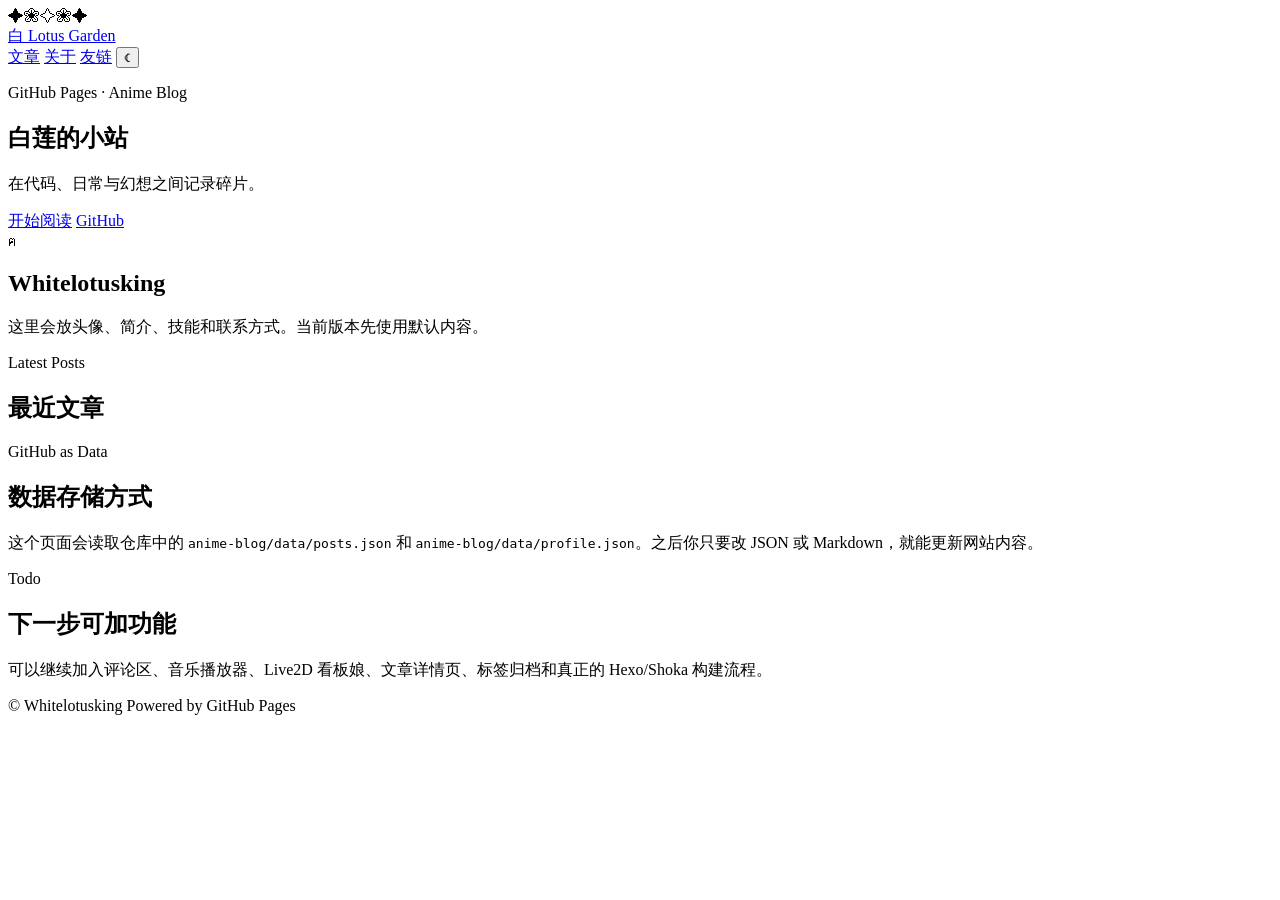
==== anime-blog/index.html @ 54a30865 "Add anime blog homepage" ====
<!doctype html>
<html lang="zh-CN">
<head>
  <meta charset="UTF-8" />
  <meta name="viewport" content="width=device-width, initial-scale=1.0" />
  <title>白莲的小站</title>
  <meta name="description" content="一个 Shoka 风格的二次元个人博客，数据由 GitHub 仓库中的 JSON 文件驱动。" />
  <link rel="stylesheet" href="./assets/styles.css" />
</head>
<body>
  <div class="bg-orb orb-a"></div>
  <div class="bg-orb orb-b"></div>
  <div class="sakura-layer" aria-hidden="true">
    <span>✦</span><span>❀</span><span>✧</span><span>❀</span><span>✦</span>
  </div>

  <header class="site-header">
    <a class="brand" href="#top" aria-label="返回首页">
      <span class="brand-mark">白</span>
      <span>Lotus Garden</span>
    </a>
    <nav class="nav">
      <a href="#posts">文章</a>
      <a href="#about">关于</a>
      <a href="#links">友链</a>
      <button id="theme-toggle" type="button" aria-label="切换主题">☾</button>
    </nav>
  </header>

  <main id="top">
    <section class="hero">
      <div class="hero-card glass">
        <p class="eyebrow">GitHub Pages · Anime Blog</p>
        <h1 id="site-title">白莲的小站</h1>
        <p id="site-subtitle" class="subtitle">在代码、日常与幻想之间记录碎片。</p>
        <div class="hero-actions">
          <a class="btn primary" href="#posts">开始阅读</a>
          <a class="btn ghost" href="https://github.com/Whitelotusking" target="_blank" rel="noopener noreferrer">GitHub</a>
        </div>
      </div>

      <aside class="profile-card glass" id="about">
        <div class="avatar" aria-hidden="true">ฅ</div>
        <h2 id="author-name">Whitelotusking</h2>
        <p id="author-bio">这里会放头像、简介、技能和联系方式。当前版本先使用默认内容。</p>
        <div class="chips" id="profile-tags"></div>
      </aside>
    </section>

    <section class="section" id="posts">
      <div class="section-head">
        <p class="eyebrow">Latest Posts</p>
        <h2>最近文章</h2>
      </div>
      <div class="post-grid" id="post-list"></div>
    </section>

    <section class="section split" id="links">
      <div class="glass info-panel">
        <p class="eyebrow">GitHub as Data</p>
        <h2>数据存储方式</h2>
        <p>这个页面会读取仓库中的 <code>anime-blog/data/posts.json</code> 和 <code>anime-blog/data/profile.json</code>。之后你只要改 JSON 或 Markdown，就能更新网站内容。</p>
      </div>
      <div class="glass info-panel">
        <p class="eyebrow">Todo</p>
        <h2>下一步可加功能</h2>
        <p>可以继续加入评论区、音乐播放器、Live2D 看板娘、文章详情页、标签归档和真正的 Hexo/Shoka 构建流程。</p>
      </div>
    </section>
  </main>

  <footer class="footer">
    <span>© <span id="year"></span> Whitelotusking</span>
    <span>Powered by GitHub Pages</span>
  </footer>

  <script src="./assets/app.js"></script>
</body>
</html>
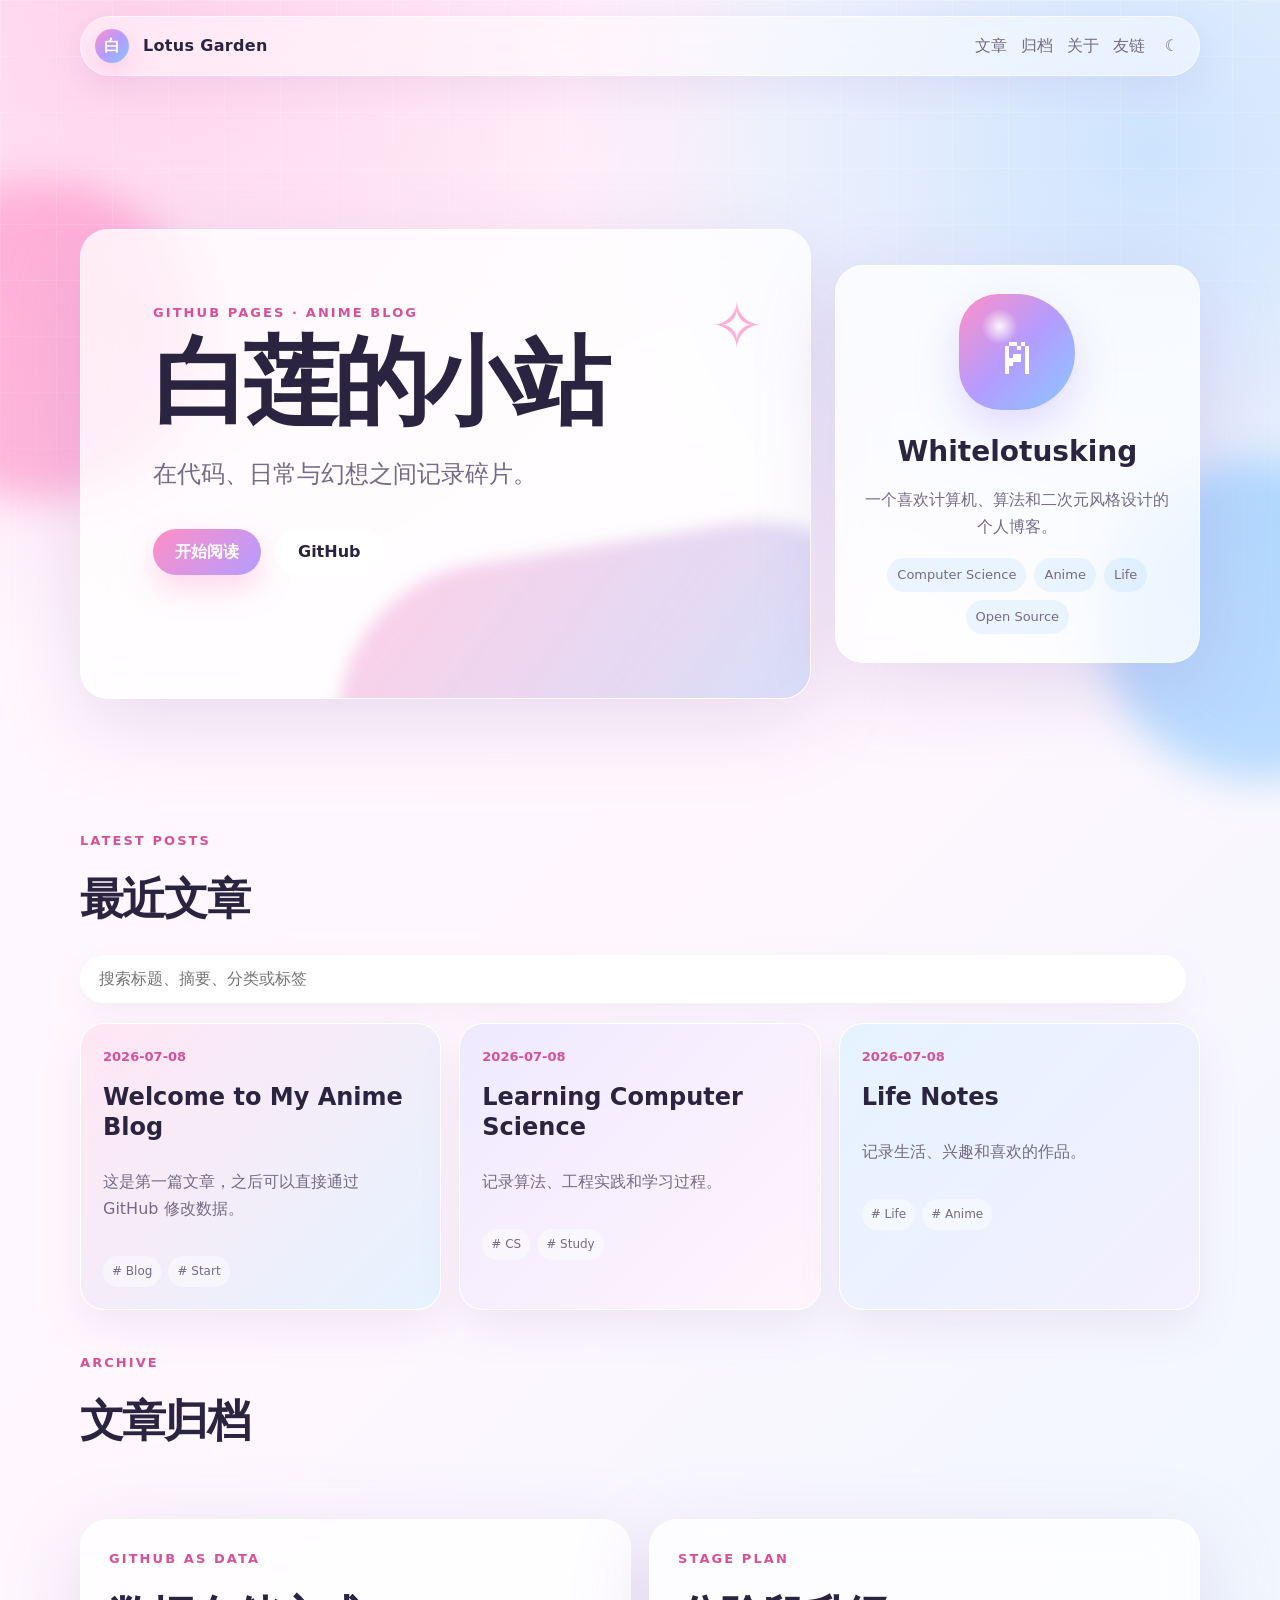
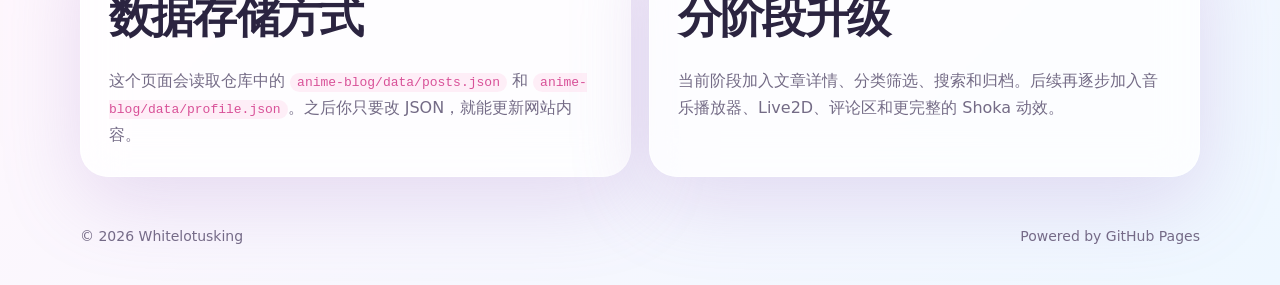
==== commit d45e614b: "Add search archive and category sections" ====
--- a/anime-blog/index.html
+++ b/anime-blog/index.html
@@ -6,6 +6,7 @@
   <title>白莲的小站</title>
   <meta name="description" content="一个 Shoka 风格的二次元个人博客，数据由 GitHub 仓库中的 JSON 文件驱动。" />
   <link rel="stylesheet" href="./assets/styles.css" />
+  <link rel="stylesheet" href="./assets/blog-core.css" />
 </head>
 <body>
   <div class="bg-orb orb-a"></div>
@@ -21,6 +22,7 @@
     </a>
     <nav class="nav">
       <a href="#posts">文章</a>
+      <a href="#archive">归档</a>
       <a href="#about">关于</a>
       <a href="#links">友链</a>
       <button id="theme-toggle" type="button" aria-label="切换主题">☾</button>
@@ -52,19 +54,31 @@
         <p class="eyebrow">Latest Posts</p>
         <h2>最近文章</h2>
       </div>
+      <div class="toolbar" aria-label="文章筛选工具">
+        <input id="search-input" class="search-box" type="search" placeholder="搜索标题、摘要、分类或标签" autocomplete="off" />
+        <div class="filter-row" id="category-filters" aria-label="分类筛选"></div>
+      </div>
       <div class="post-grid" id="post-list"></div>
+    </section>
+
+    <section class="section" id="archive">
+      <div class="section-head">
+        <p class="eyebrow">Archive</p>
+        <h2>文章归档</h2>
+      </div>
+      <div class="archive-list" id="archive-list"></div>
     </section>
 
     <section class="section split" id="links">
       <div class="glass info-panel">
         <p class="eyebrow">GitHub as Data</p>
         <h2>数据存储方式</h2>
-        <p>这个页面会读取仓库中的 <code>anime-blog/data/posts.json</code> 和 <code>anime-blog/data/profile.json</code>。之后你只要改 JSON 或 Markdown，就能更新网站内容。</p>
+        <p>这个页面会读取仓库中的 <code>anime-blog/data/posts.json</code> 和 <code>anime-blog/data/profile.json</code>。之后你只要改 JSON，就能更新网站内容。</p>
       </div>
       <div class="glass info-panel">
-        <p class="eyebrow">Todo</p>
-        <h2>下一步可加功能</h2>
-        <p>可以继续加入评论区、音乐播放器、Live2D 看板娘、文章详情页、标签归档和真正的 Hexo/Shoka 构建流程。</p>
+        <p class="eyebrow">Stage Plan</p>
+        <h2>分阶段升级</h2>
+        <p>当前阶段加入文章详情、分类筛选、搜索和归档。后续再逐步加入音乐播放器、Live2D、评论区和更完整的 Shoka 动效。</p>
       </div>
     </section>
   </main>
--- a/anime-blog/assets/styles.css
+++ b/anime-blog/assets/styles.css
@@ -0,0 +1,476 @@
+:root {
+  color-scheme: light;
+  --bg: #fff7fd;
+  --paper: rgba(255, 255, 255, 0.76);
+  --paper-strong: rgba(255, 255, 255, 0.92);
+  --ink: #2b2440;
+  --muted: #746b86;
+  --line: rgba(255, 255, 255, 0.56);
+  --pink: #ff8fc7;
+  --blue: #8ac7ff;
+  --purple: #b49cff;
+  --shadow: 0 24px 80px rgba(159, 115, 194, 0.22);
+  --radius: 28px;
+}
+
+[data-theme="dark"] {
+  color-scheme: dark;
+  --bg: #161326;
+  --paper: rgba(35, 30, 54, 0.72);
+  --paper-strong: rgba(42, 36, 66, 0.92);
+  --ink: #fff6ff;
+  --muted: #c8bdd8;
+  --line: rgba(255, 255, 255, 0.12);
+  --pink: #ff9ed6;
+  --blue: #92d0ff;
+  --purple: #c4a8ff;
+  --shadow: 0 24px 80px rgba(0, 0, 0, 0.36);
+}
+
+* {
+  box-sizing: border-box;
+}
+
+html {
+  scroll-behavior: smooth;
+}
+
+body {
+  margin: 0;
+  min-height: 100vh;
+  overflow-x: hidden;
+  background:
+    radial-gradient(circle at 10% 0%, rgba(255, 160, 211, 0.42), transparent 30%),
+    radial-gradient(circle at 90% 8%, rgba(136, 202, 255, 0.42), transparent 28%),
+    linear-gradient(135deg, #fff8fd 0%, var(--bg) 48%, #eef7ff 100%);
+  color: var(--ink);
+  font-family: ui-rounded, "SF Pro Rounded", "Noto Sans SC", "PingFang SC", "Microsoft YaHei", system-ui, sans-serif;
+  line-height: 1.7;
+}
+
+[data-theme="dark"] body {
+  background:
+    radial-gradient(circle at 10% 0%, rgba(255, 160, 211, 0.22), transparent 30%),
+    radial-gradient(circle at 90% 8%, rgba(136, 202, 255, 0.2), transparent 28%),
+    linear-gradient(135deg, #161326 0%, #19172d 48%, #111e2d 100%);
+}
+
+body::before {
+  content: "";
+  position: fixed;
+  inset: 0;
+  pointer-events: none;
+  background-image:
+    linear-gradient(rgba(255, 255, 255, 0.24) 1px, transparent 1px),
+    linear-gradient(90deg, rgba(255, 255, 255, 0.24) 1px, transparent 1px);
+  background-size: 56px 56px;
+  mask-image: linear-gradient(to bottom, rgba(0, 0, 0, 0.8), transparent 70%);
+}
+
+a {
+  color: inherit;
+  text-decoration: none;
+}
+
+code {
+  padding: 2px 7px;
+  border-radius: 999px;
+  background: rgba(255, 143, 199, 0.14);
+  color: #d85198;
+}
+
+.site-header {
+  position: sticky;
+  top: 16px;
+  z-index: 10;
+  width: min(1120px, calc(100% - 32px));
+  margin: 16px auto 0;
+  padding: 12px 14px;
+  display: flex;
+  align-items: center;
+  justify-content: space-between;
+  gap: 16px;
+  border: 1px solid var(--line);
+  border-radius: 999px;
+  background: rgba(255, 255, 255, 0.46);
+  backdrop-filter: blur(18px);
+  box-shadow: 0 12px 36px rgba(159, 115, 194, 0.12);
+}
+
+[data-theme="dark"] .site-header {
+  background: rgba(22, 19, 38, 0.62);
+}
+
+.brand,
+.nav {
+  display: flex;
+  align-items: center;
+  gap: 14px;
+}
+
+.brand {
+  font-weight: 800;
+  letter-spacing: 0.02em;
+}
+
+.brand-mark {
+  width: 34px;
+  height: 34px;
+  display: grid;
+  place-items: center;
+  border-radius: 50%;
+  color: white;
+  background: linear-gradient(135deg, var(--pink), var(--purple), var(--blue));
+  box-shadow: 0 10px 26px rgba(255, 143, 199, 0.36);
+}
+
+.nav a,
+.nav button {
+  border: 0;
+  background: transparent;
+  color: var(--muted);
+  font: inherit;
+  cursor: pointer;
+}
+
+.nav a:hover,
+.nav button:hover {
+  color: var(--ink);
+}
+
+main {
+  width: min(1120px, calc(100% - 32px));
+  margin: 0 auto;
+  padding: 64px 0 48px;
+}
+
+.hero {
+  min-height: 72vh;
+  display: grid;
+  grid-template-columns: minmax(0, 1.5fr) minmax(280px, 0.75fr);
+  align-items: center;
+  gap: 24px;
+}
+
+.glass {
+  border: 1px solid var(--line);
+  border-radius: var(--radius);
+  background: var(--paper);
+  backdrop-filter: blur(22px);
+  box-shadow: var(--shadow);
+}
+
+.hero-card {
+  position: relative;
+  min-height: 470px;
+  padding: clamp(32px, 7vw, 72px);
+  overflow: hidden;
+}
+
+.hero-card::before {
+  content: "";
+  position: absolute;
+  inset: auto -15% -35% 35%;
+  height: 320px;
+  border-radius: 999px;
+  background: linear-gradient(135deg, rgba(255, 143, 199, 0.42), rgba(138, 199, 255, 0.46));
+  filter: blur(8px);
+  transform: rotate(-9deg);
+}
+
+.hero-card::after {
+  content: "✧";
+  position: absolute;
+  right: 46px;
+  top: 42px;
+  font-size: 64px;
+  color: rgba(255, 143, 199, 0.72);
+}
+
+.eyebrow {
+  margin: 0 0 10px;
+  color: #d85198;
+  font-size: 13px;
+  font-weight: 800;
+  letter-spacing: 0.16em;
+  text-transform: uppercase;
+}
+
+h1,
+h2,
+p {
+  position: relative;
+}
+
+h1 {
+  margin: 0;
+  max-width: 780px;
+  font-size: clamp(48px, 8vw, 96px);
+  line-height: 1.02;
+  letter-spacing: -0.06em;
+}
+
+.subtitle {
+  max-width: 560px;
+  margin: 22px 0 0;
+  color: var(--muted);
+  font-size: clamp(18px, 3vw, 24px);
+}
+
+.hero-actions {
+  position: relative;
+  display: flex;
+  flex-wrap: wrap;
+  gap: 14px;
+  margin-top: 34px;
+}
+
+.btn {
+  display: inline-flex;
+  align-items: center;
+  justify-content: center;
+  min-height: 46px;
+  padding: 0 22px;
+  border-radius: 999px;
+  font-weight: 800;
+}
+
+.btn.primary {
+  color: white;
+  background: linear-gradient(135deg, var(--pink), var(--purple));
+  box-shadow: 0 14px 30px rgba(255, 143, 199, 0.34);
+}
+
+.btn.ghost {
+  border: 1px solid var(--line);
+  background: var(--paper-strong);
+}
+
+.profile-card {
+  padding: 28px;
+  text-align: center;
+}
+
+.avatar {
+  width: 116px;
+  height: 116px;
+  margin: 0 auto 18px;
+  display: grid;
+  place-items: center;
+  border-radius: 40% 60% 58% 42%;
+  color: white;
+  font-size: 64px;
+  background:
+    radial-gradient(circle at 35% 28%, rgba(255, 255, 255, 0.9), transparent 16%),
+    linear-gradient(135deg, var(--pink), var(--purple), var(--blue));
+  box-shadow: 0 18px 42px rgba(180, 156, 255, 0.34);
+}
+
+.profile-card h2 {
+  margin: 0;
+  font-size: 28px;
+}
+
+.profile-card p {
+  margin: 10px 0 0;
+  color: var(--muted);
+}
+
+.chips {
+  display: flex;
+  flex-wrap: wrap;
+  justify-content: center;
+  gap: 8px;
+  margin-top: 18px;
+}
+
+.chip {
+  padding: 6px 10px;
+  border-radius: 999px;
+  background: rgba(138, 199, 255, 0.16);
+  color: var(--muted);
+  font-size: 13px;
+}
+
+.section {
+  margin-top: 42px;
+}
+
+.section-head {
+  margin-bottom: 18px;
+}
+
+.section-head h2,
+.info-panel h2 {
+  margin: 0;
+  font-size: clamp(28px, 5vw, 44px);
+  letter-spacing: -0.04em;
+}
+
+.post-grid {
+  display: grid;
+  grid-template-columns: repeat(3, minmax(0, 1fr));
+  gap: 18px;
+}
+
+.post-card {
+  position: relative;
+  min-height: 260px;
+  padding: 22px;
+  overflow: hidden;
+  border: 1px solid var(--line);
+  border-radius: 24px;
+  background: var(--paper-strong);
+  box-shadow: 0 18px 42px rgba(159, 115, 194, 0.12);
+}
+
+.post-card::before {
+  content: "";
+  position: absolute;
+  inset: 0;
+  background: linear-gradient(135deg, var(--cover-a), var(--cover-b));
+  opacity: 0.22;
+}
+
+.post-card > * {
+  position: relative;
+}
+
+.post-date {
+  color: #d85198;
+  font-size: 13px;
+  font-weight: 800;
+}
+
+.post-card h3 {
+  margin: 14px 0 10px;
+  font-size: 24px;
+  line-height: 1.25;
+}
+
+.post-card p {
+  color: var(--muted);
+}
+
+.post-tags {
+  display: flex;
+  flex-wrap: wrap;
+  gap: 7px;
+  margin-top: 18px;
+}
+
+.post-tags span {
+  padding: 5px 9px;
+  border-radius: 999px;
+  background: rgba(255, 255, 255, 0.46);
+  color: var(--muted);
+  font-size: 12px;
+}
+
+.split {
+  display: grid;
+  grid-template-columns: repeat(2, minmax(0, 1fr));
+  gap: 18px;
+}
+
+.info-panel {
+  padding: 28px;
+}
+
+.info-panel p:last-child {
+  margin: 12px 0 0;
+  color: var(--muted);
+}
+
+.footer {
+  width: min(1120px, calc(100% - 32px));
+  margin: 0 auto 36px;
+  display: flex;
+  justify-content: space-between;
+  gap: 16px;
+  color: var(--muted);
+  font-size: 14px;
+}
+
+.bg-orb {
+  position: fixed;
+  z-index: -1;
+  width: 320px;
+  height: 320px;
+  border-radius: 50%;
+  filter: blur(20px);
+  opacity: 0.58;
+}
+
+.orb-a {
+  left: -120px;
+  top: 180px;
+  background: var(--pink);
+}
+
+.orb-b {
+  right: -140px;
+  bottom: 120px;
+  background: var(--blue);
+}
+
+.sakura-layer {
+  position: fixed;
+  inset: 0;
+  pointer-events: none;
+  overflow: hidden;
+  color: rgba(255, 143, 199, 0.72);
+}
+
+.sakura-layer span {
+  position: absolute;
+  top: -32px;
+  animation: fall 12s linear infinite;
+}
+
+.sakura-layer span:nth-child(1) { left: 12%; animation-delay: 0s; }
+.sakura-layer span:nth-child(2) { left: 34%; animation-delay: 3s; }
+.sakura-layer span:nth-child(3) { left: 56%; animation-delay: 1.6s; }
+.sakura-layer span:nth-child(4) { left: 74%; animation-delay: 5s; }
+.sakura-layer span:nth-child(5) { left: 88%; animation-delay: 2.4s; }
+
+@keyframes fall {
+  0% { transform: translate3d(0, -40px, 0) rotate(0deg); opacity: 0; }
+  10% { opacity: 1; }
+  100% { transform: translate3d(-70px, 110vh, 0) rotate(360deg); opacity: 0; }
+}
+
+@media (max-width: 860px) {
+  .site-header {
+    align-items: flex-start;
+    border-radius: 24px;
+  }
+
+  .brand span:last-child {
+    display: none;
+  }
+
+  .nav {
+    flex-wrap: wrap;
+    justify-content: flex-end;
+  }
+
+  main {
+    padding-top: 34px;
+  }
+
+  .hero,
+  .split,
+  .post-grid {
+    grid-template-columns: 1fr;
+  }
+
+  .hero-card {
+    min-height: auto;
+    padding: 34px 24px;
+  }
+
+  .footer {
+    flex-direction: column;
+  }
+}
--- a/anime-blog/assets/blog-core.css
+++ b/anime-blog/assets/blog-core.css
@@ -0,0 +1,235 @@
+.toolbar {
+  display: grid;
+  grid-template-columns: minmax(220px, 1fr) auto;
+  gap: 14px;
+  margin-bottom: 20px;
+}
+
+.search-box {
+  width: 100%;
+  min-height: 48px;
+  border: 1px solid var(--line);
+  border-radius: 999px;
+  padding: 0 18px;
+  background: var(--paper-strong);
+  color: var(--ink);
+  font: inherit;
+  outline: none;
+  box-shadow: 0 12px 30px rgba(159, 115, 194, 0.08);
+}
+
+.search-box:focus {
+  border-color: rgba(255, 143, 199, 0.72);
+  box-shadow: 0 0 0 4px rgba(255, 143, 199, 0.16);
+}
+
+.filter-row {
+  display: flex;
+  flex-wrap: wrap;
+  gap: 8px;
+  align-items: center;
+  justify-content: flex-end;
+}
+
+.filter-btn,
+.read-more {
+  border: 1px solid var(--line);
+  border-radius: 999px;
+  background: var(--paper-strong);
+  color: var(--muted);
+  font: inherit;
+  font-weight: 800;
+  cursor: pointer;
+}
+
+.filter-btn {
+  min-height: 42px;
+  padding: 0 14px;
+}
+
+.filter-btn.is-active,
+.filter-btn:hover,
+.read-more:hover {
+  color: white;
+  border-color: transparent;
+  background: linear-gradient(135deg, var(--pink), var(--purple));
+}
+
+.post-card {
+  display: flex;
+  flex-direction: column;
+}
+
+.post-card-link {
+  display: flex;
+  flex: 1;
+  flex-direction: column;
+}
+
+.post-meta-line {
+  display: flex;
+  flex-wrap: wrap;
+  gap: 8px;
+  align-items: center;
+  color: #d85198;
+  font-size: 13px;
+  font-weight: 800;
+}
+
+.post-category {
+  padding: 3px 8px;
+  border-radius: 999px;
+  background: rgba(255, 143, 199, 0.16);
+}
+
+.read-more {
+  position: relative;
+  z-index: 1;
+  width: fit-content;
+  margin-top: auto;
+  padding: 8px 13px;
+}
+
+.empty-state {
+  grid-column: 1 / -1;
+  padding: 28px;
+  border: 1px dashed var(--line);
+  border-radius: 24px;
+  background: var(--paper);
+  color: var(--muted);
+}
+
+.archive-list {
+  display: grid;
+  gap: 14px;
+}
+
+.archive-group {
+  padding: 22px;
+  border-radius: 24px;
+  border: 1px solid var(--line);
+  background: var(--paper-strong);
+  box-shadow: 0 18px 42px rgba(159, 115, 194, 0.1);
+}
+
+.archive-group h3 {
+  margin: 0 0 12px;
+  font-size: 22px;
+}
+
+.archive-item {
+  display: grid;
+  grid-template-columns: 120px 1fr auto;
+  gap: 12px;
+  align-items: center;
+  padding: 10px 0;
+  border-top: 1px solid var(--line);
+}
+
+.archive-item time {
+  color: #d85198;
+  font-size: 13px;
+  font-weight: 800;
+}
+
+.archive-item span {
+  color: var(--muted);
+}
+
+.article-main {
+  max-width: 920px;
+}
+
+.article-shell {
+  padding: clamp(26px, 6vw, 64px);
+}
+
+.article-topline {
+  display: flex;
+  flex-wrap: wrap;
+  gap: 10px;
+  align-items: center;
+  color: #d85198;
+  font-size: 13px;
+  font-weight: 800;
+  letter-spacing: 0.04em;
+}
+
+.article-title {
+  margin: 16px 0 14px;
+  font-size: clamp(40px, 7vw, 76px);
+  line-height: 1.05;
+  letter-spacing: -0.05em;
+}
+
+.article-summary {
+  margin: 0;
+  color: var(--muted);
+  font-size: 20px;
+}
+
+.article-body {
+  margin-top: 34px;
+  color: var(--ink);
+  font-size: 18px;
+}
+
+.article-body p {
+  margin: 0 0 18px;
+}
+
+.article-body h2 {
+  margin: 34px 0 12px;
+  font-size: 30px;
+}
+
+.article-body ul {
+  margin: 12px 0 20px;
+  padding-left: 24px;
+}
+
+.article-body li {
+  margin: 8px 0;
+}
+
+.article-actions {
+  display: flex;
+  flex-wrap: wrap;
+  gap: 12px;
+  margin-top: 34px;
+}
+
+.related-list {
+  display: grid;
+  gap: 10px;
+  margin-top: 14px;
+}
+
+.related-list a {
+  display: block;
+  padding: 14px 16px;
+  border: 1px solid var(--line);
+  border-radius: 18px;
+  background: var(--paper-strong);
+  color: var(--muted);
+}
+
+.related-list a:hover {
+  color: var(--ink);
+  transform: translateY(-1px);
+}
+
+@media (max-width: 860px) {
+  .toolbar {
+    grid-template-columns: 1fr;
+  }
+
+  .filter-row {
+    justify-content: flex-start;
+  }
+
+  .archive-item {
+    grid-template-columns: 1fr;
+    gap: 4px;
+  }
+}
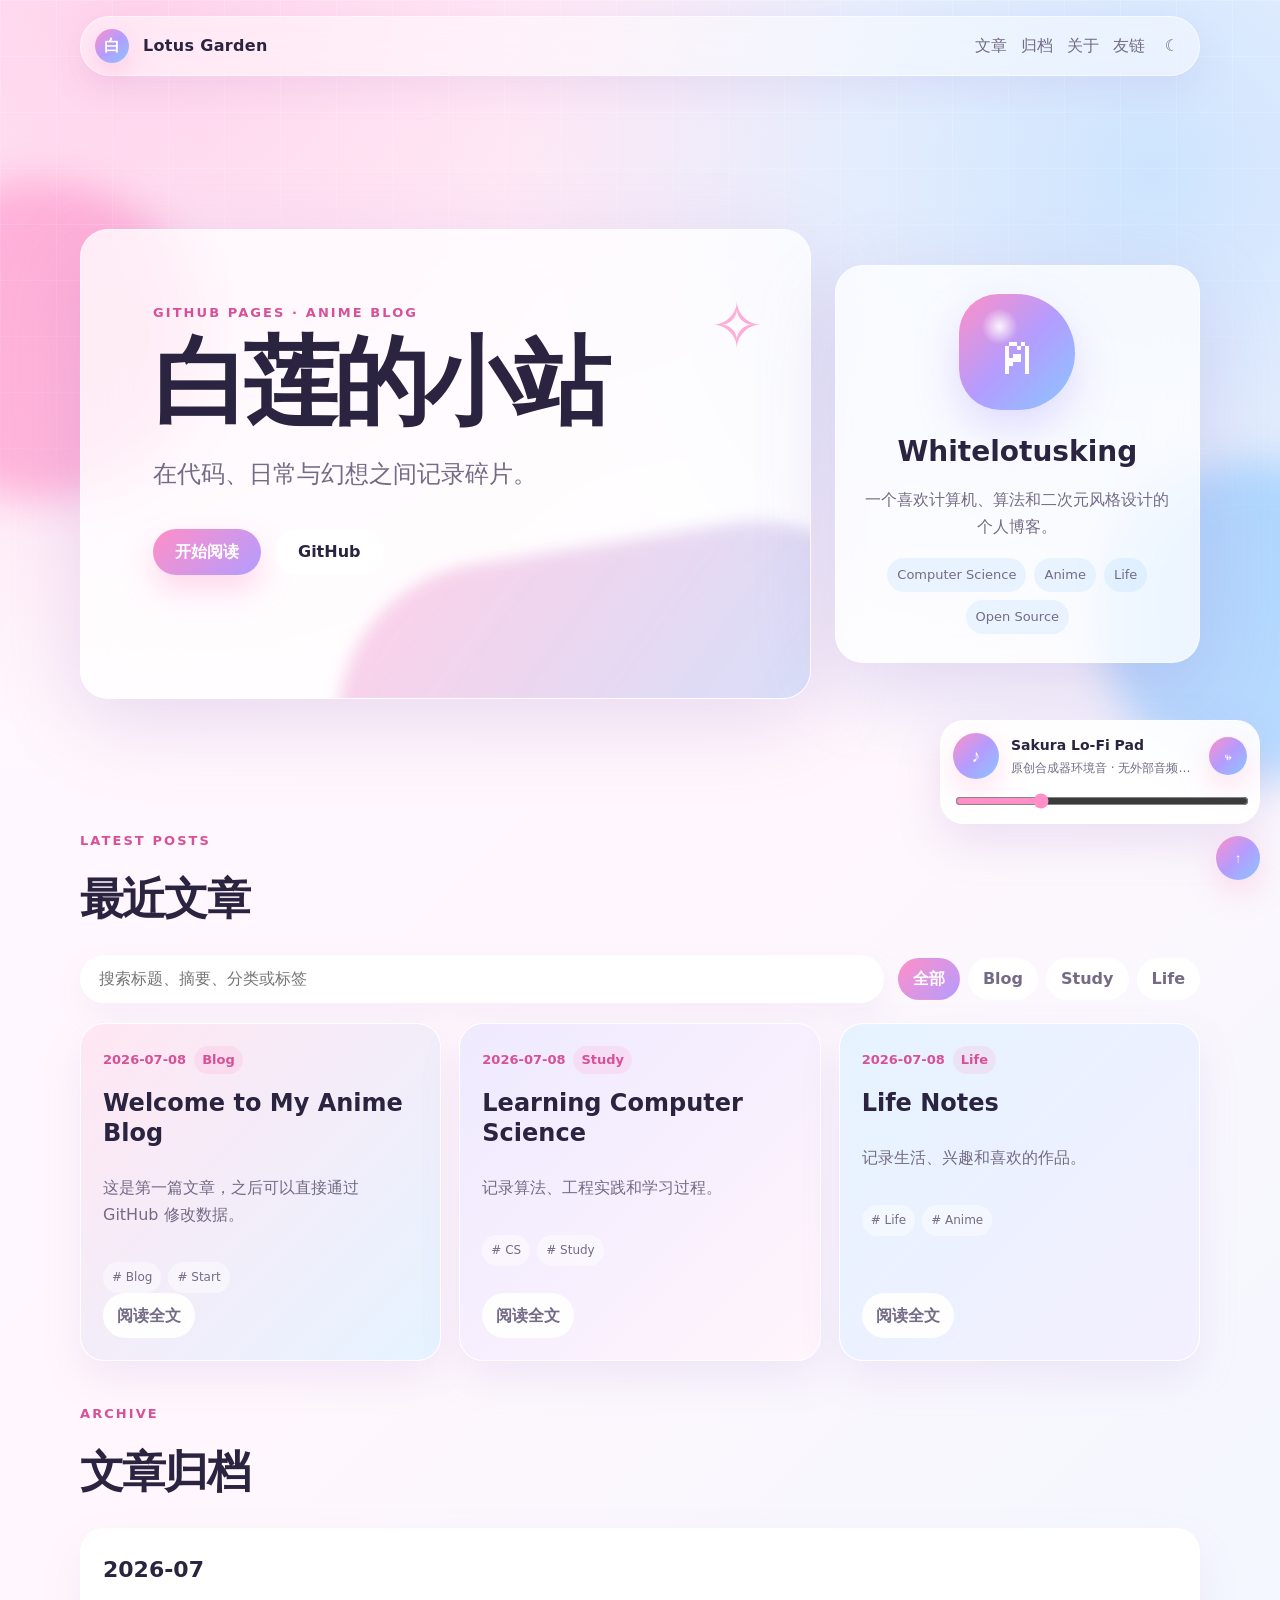
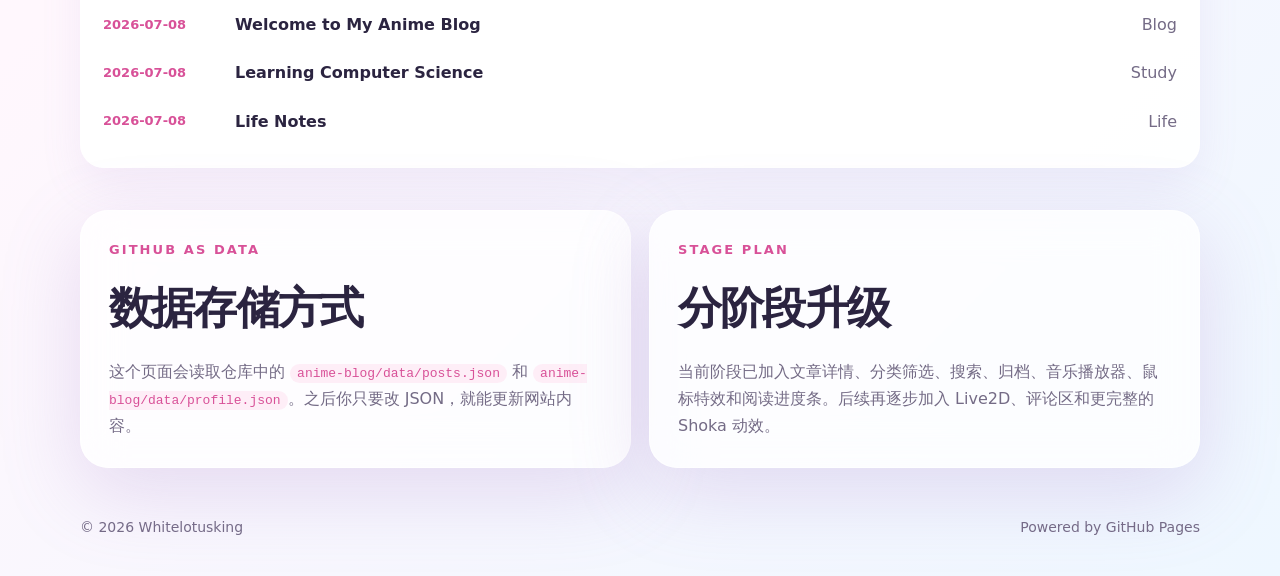
==== commit 1617e408: "Enable stage 2 effects on blog homepage" ====
--- a/anime-blog/index.html
+++ b/anime-blog/index.html
@@ -7,6 +7,7 @@
   <meta name="description" content="一个 Shoka 风格的二次元个人博客，数据由 GitHub 仓库中的 JSON 文件驱动。" />
   <link rel="stylesheet" href="./assets/styles.css" />
   <link rel="stylesheet" href="./assets/blog-core.css" />
+  <link rel="stylesheet" href="./assets/effects.css" />
 </head>
 <body>
   <div class="bg-orb orb-a"></div>
@@ -78,7 +79,7 @@
       <div class="glass info-panel">
         <p class="eyebrow">Stage Plan</p>
         <h2>分阶段升级</h2>
-        <p>当前阶段加入文章详情、分类筛选、搜索和归档。后续再逐步加入音乐播放器、Live2D、评论区和更完整的 Shoka 动效。</p>
+        <p>当前阶段已加入文章详情、分类筛选、搜索、归档、音乐播放器、鼠标特效和阅读进度条。后续再逐步加入 Live2D、评论区和更完整的 Shoka 动效。</p>
       </div>
     </section>
   </main>
@@ -89,5 +90,6 @@
   </footer>
 
   <script src="./assets/app.js"></script>
+  <script src="./assets/effects.js"></script>
 </body>
 </html>
--- a/anime-blog/assets/effects.css
+++ b/anime-blog/assets/effects.css
@@ -0,0 +1,176 @@
+.progress-line {
+  position: fixed;
+  inset: 0 auto auto 0;
+  z-index: 60;
+  width: 0;
+  height: 4px;
+  background: linear-gradient(90deg, var(--pink), var(--purple), var(--blue));
+  box-shadow: 0 0 18px rgba(255, 143, 199, 0.58);
+  transition: width 120ms linear;
+}
+
+.sparkle {
+  position: fixed;
+  z-index: 80;
+  width: 9px;
+  height: 9px;
+  pointer-events: none;
+  border-radius: 50%;
+  background: radial-gradient(circle, #fff 0 20%, var(--pink) 42%, transparent 72%);
+  box-shadow: 0 0 16px rgba(255, 143, 199, 0.78);
+  animation: sparkle-fade 700ms ease-out forwards;
+}
+
+@keyframes sparkle-fade {
+  0% {
+    transform: translate3d(0, 0, 0) scale(1);
+    opacity: 0.95;
+  }
+  100% {
+    transform: translate3d(var(--tx), var(--ty), 0) scale(0);
+    opacity: 0;
+  }
+}
+
+.site-tools {
+  position: fixed;
+  right: 20px;
+  bottom: 20px;
+  z-index: 50;
+  display: grid;
+  gap: 12px;
+  width: min(320px, calc(100vw - 40px));
+  pointer-events: none;
+}
+
+.music-widget,
+.back-top {
+  pointer-events: auto;
+}
+
+.music-widget {
+  display: grid;
+  grid-template-columns: auto 1fr auto;
+  gap: 12px;
+  align-items: center;
+  padding: 12px;
+  border: 1px solid var(--line);
+  border-radius: 24px;
+  background: var(--paper-strong);
+  backdrop-filter: blur(18px);
+  box-shadow: 0 18px 46px rgba(159, 115, 194, 0.18);
+}
+
+.music-toggle,
+.track-next,
+.back-top {
+  display: grid;
+  place-items: center;
+  border: 0;
+  border-radius: 50%;
+  color: white;
+  background: linear-gradient(135deg, var(--pink), var(--purple), var(--blue));
+  box-shadow: 0 12px 30px rgba(255, 143, 199, 0.28);
+  cursor: pointer;
+}
+
+.music-toggle {
+  width: 46px;
+  height: 46px;
+  font-size: 18px;
+}
+
+.track-next {
+  width: 38px;
+  height: 38px;
+  font-size: 15px;
+}
+
+.music-meta {
+  min-width: 0;
+}
+
+.music-title {
+  overflow: hidden;
+  color: var(--ink);
+  font-size: 14px;
+  font-weight: 900;
+  text-overflow: ellipsis;
+  white-space: nowrap;
+}
+
+.music-subtitle {
+  overflow: hidden;
+  color: var(--muted);
+  font-size: 12px;
+  text-overflow: ellipsis;
+  white-space: nowrap;
+}
+
+.music-volume {
+  grid-column: 1 / -1;
+  width: 100%;
+  accent-color: #ff8fc7;
+}
+
+.back-top {
+  justify-self: end;
+  width: 44px;
+  height: 44px;
+  opacity: 0;
+  transform: translateY(8px);
+  transition: opacity 180ms ease, transform 180ms ease;
+}
+
+.back-top.is-visible {
+  opacity: 1;
+  transform: translateY(0);
+}
+
+.hero-card,
+.profile-card,
+.post-card,
+.info-panel,
+.article-shell {
+  transition: transform 180ms ease, box-shadow 180ms ease;
+}
+
+.hero-card:hover,
+.profile-card:hover,
+.post-card:hover,
+.info-panel:hover,
+.article-shell:hover {
+  transform: translateY(-3px);
+}
+
+@media (prefers-reduced-motion: reduce) {
+  .sparkle,
+  .sakura-layer span {
+    animation: none !important;
+  }
+
+  .hero-card,
+  .profile-card,
+  .post-card,
+  .info-panel,
+  .article-shell,
+  .back-top {
+    transition: none !important;
+  }
+}
+
+@media (max-width: 640px) {
+  .site-tools {
+    right: 12px;
+    bottom: 12px;
+    width: min(300px, calc(100vw - 24px));
+  }
+
+  .music-widget {
+    grid-template-columns: auto 1fr;
+  }
+
+  .track-next {
+    display: none;
+  }
+}
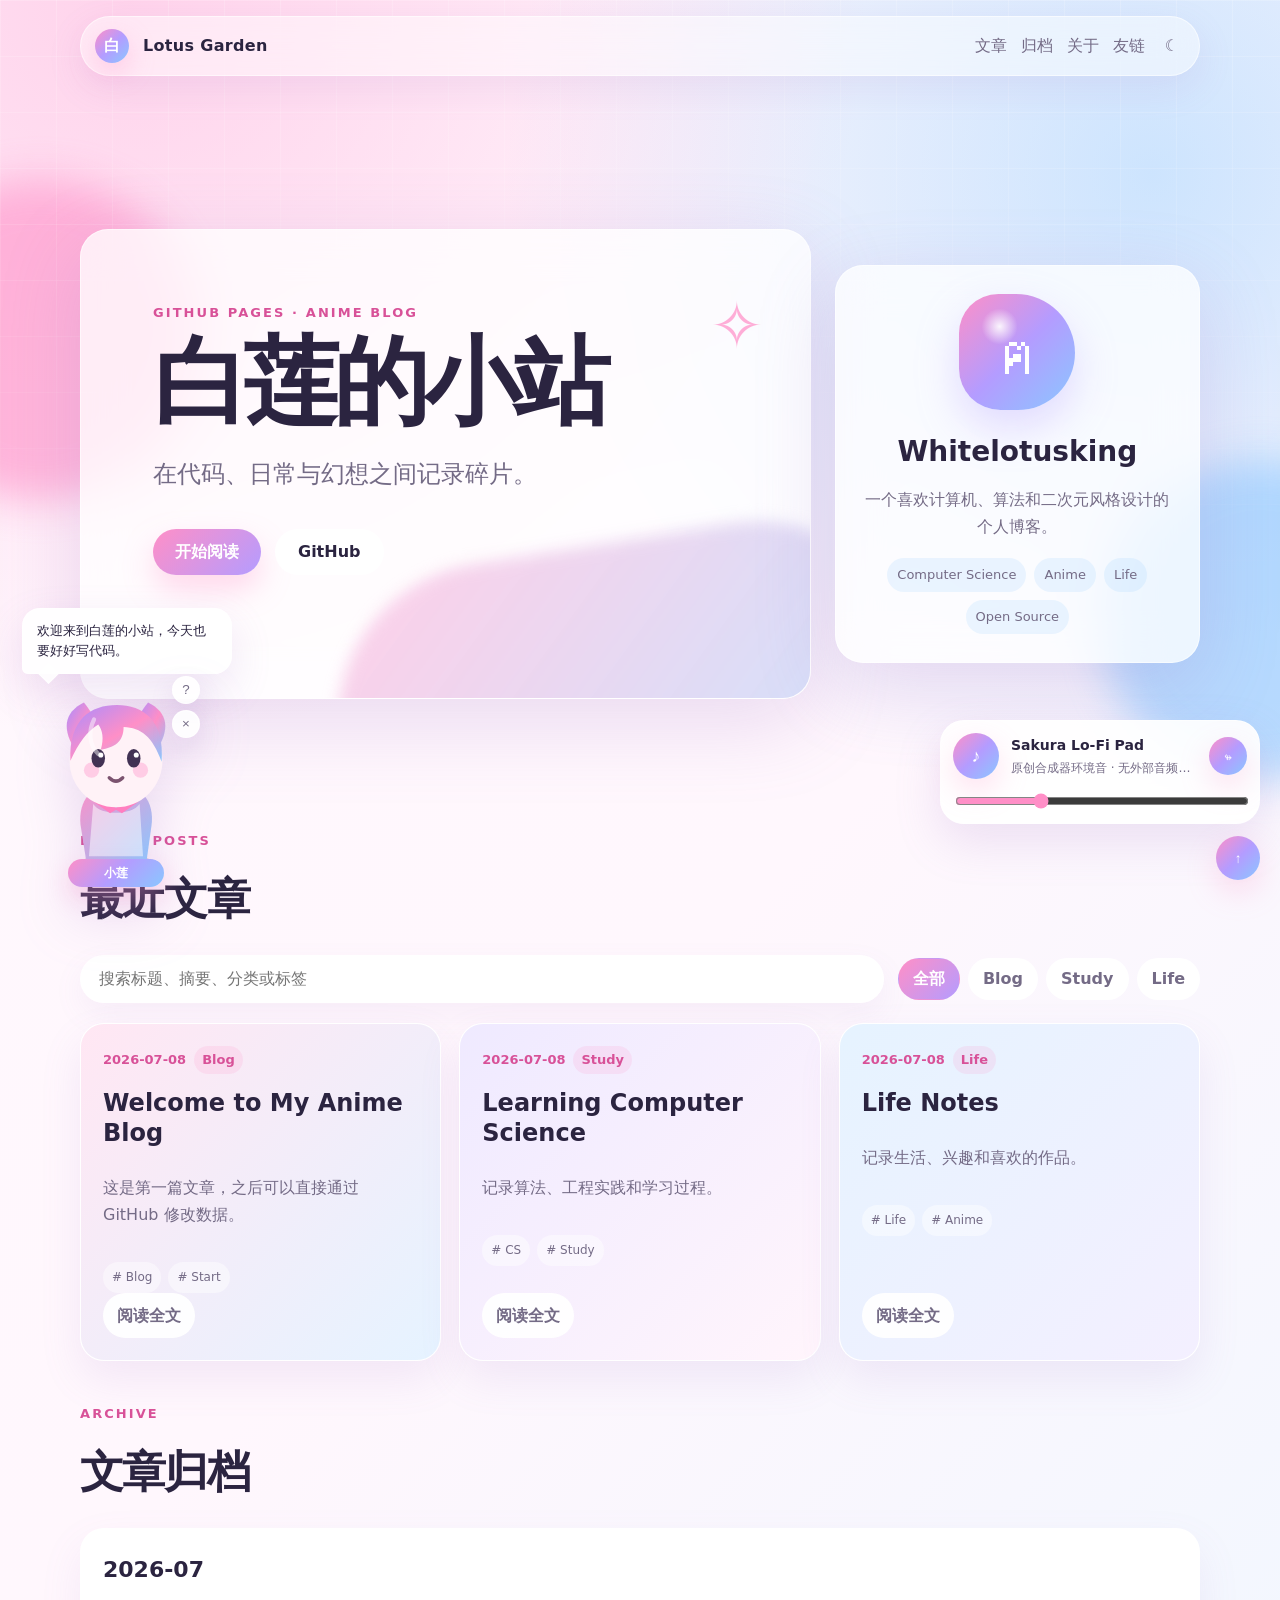
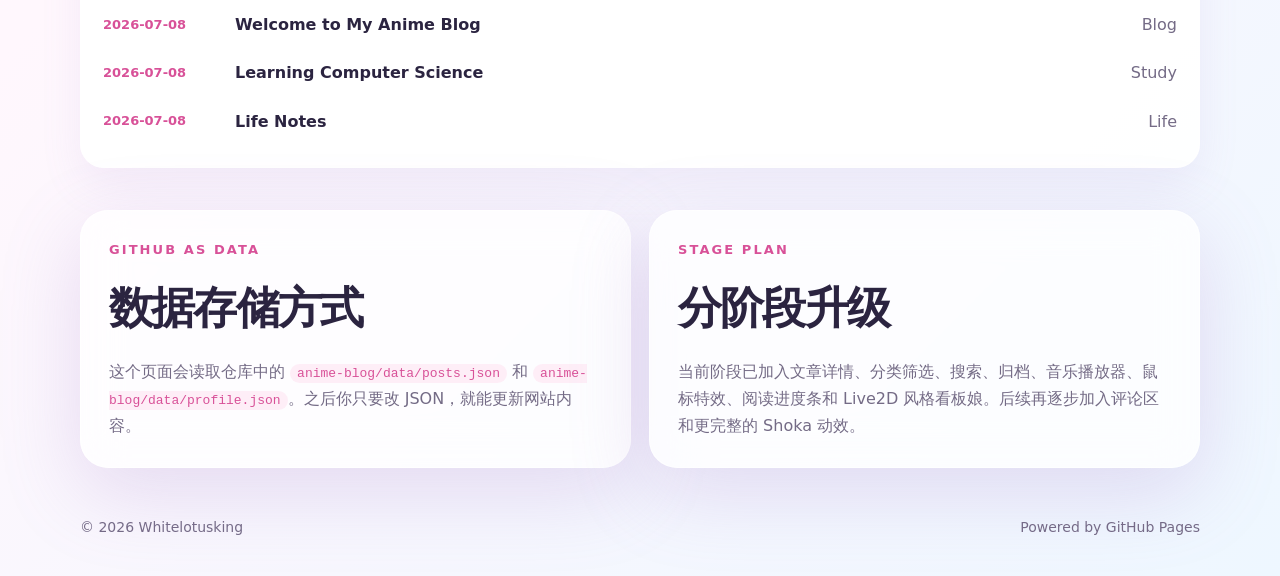
==== commit 7f4acd44: "Enable mascot on blog homepage" ====
--- a/anime-blog/index.html
+++ b/anime-blog/index.html
@@ -8,6 +8,7 @@
   <link rel="stylesheet" href="./assets/styles.css" />
   <link rel="stylesheet" href="./assets/blog-core.css" />
   <link rel="stylesheet" href="./assets/effects.css" />
+  <link rel="stylesheet" href="./assets/mascot.css" />
 </head>
 <body>
   <div class="bg-orb orb-a"></div>
@@ -79,7 +80,7 @@
       <div class="glass info-panel">
         <p class="eyebrow">Stage Plan</p>
         <h2>分阶段升级</h2>
-        <p>当前阶段已加入文章详情、分类筛选、搜索、归档、音乐播放器、鼠标特效和阅读进度条。后续再逐步加入 Live2D、评论区和更完整的 Shoka 动效。</p>
+        <p>当前阶段已加入文章详情、分类筛选、搜索、归档、音乐播放器、鼠标特效、阅读进度条和 Live2D 风格看板娘。后续再逐步加入评论区和更完整的 Shoka 动效。</p>
       </div>
     </section>
   </main>
@@ -91,5 +92,6 @@
 
   <script src="./assets/app.js"></script>
   <script src="./assets/effects.js"></script>
+  <script src="./assets/mascot.js"></script>
 </body>
 </html>
--- a/anime-blog/assets/mascot.css
+++ b/anime-blog/assets/mascot.css
@@ -0,0 +1,235 @@
+.mascot-host {
+  position: fixed;
+  left: 22px;
+  bottom: 22px;
+  z-index: 55;
+  width: 210px;
+  user-select: none;
+  touch-action: none;
+}
+
+.mascot-host.is-hidden {
+  display: none;
+}
+
+.mascot-bubble {
+  position: relative;
+  margin-bottom: 10px;
+  padding: 12px 14px;
+  border: 1px solid var(--line);
+  border-radius: 18px 18px 18px 6px;
+  background: var(--paper-strong);
+  color: var(--ink);
+  box-shadow: 0 16px 42px rgba(159, 115, 194, 0.16);
+  backdrop-filter: blur(18px);
+  font-size: 13px;
+  line-height: 1.55;
+  transform-origin: 24px 100%;
+  animation: mascot-pop 260ms ease-out both;
+}
+
+.mascot-bubble::after {
+  content: "";
+  position: absolute;
+  left: 18px;
+  bottom: -8px;
+  width: 14px;
+  height: 14px;
+  border-right: 1px solid var(--line);
+  border-bottom: 1px solid var(--line);
+  background: var(--paper-strong);
+  transform: rotate(45deg);
+}
+
+.mascot-card {
+  position: relative;
+  width: 152px;
+  margin-left: 18px;
+  cursor: grab;
+  filter: drop-shadow(0 24px 26px rgba(159, 115, 194, 0.22));
+}
+
+.mascot-card:active {
+  cursor: grabbing;
+}
+
+.mascot-nameplate {
+  position: absolute;
+  left: 50%;
+  bottom: -9px;
+  z-index: 3;
+  min-width: 96px;
+  padding: 4px 10px;
+  border-radius: 999px;
+  background: linear-gradient(135deg, var(--pink), var(--purple), var(--blue));
+  color: white;
+  font-size: 12px;
+  font-weight: 900;
+  text-align: center;
+  transform: translateX(-50%);
+  box-shadow: 0 10px 24px rgba(255, 143, 199, 0.32);
+}
+
+.mascot-actions {
+  position: absolute;
+  right: -8px;
+  top: -8px;
+  z-index: 4;
+  display: grid;
+  gap: 6px;
+}
+
+.mascot-action {
+  width: 28px;
+  height: 28px;
+  border: 1px solid var(--line);
+  border-radius: 50%;
+  background: var(--paper-strong);
+  color: var(--muted);
+  cursor: pointer;
+  box-shadow: 0 10px 24px rgba(159, 115, 194, 0.14);
+}
+
+.mascot-action:hover {
+  color: white;
+  border-color: transparent;
+  background: linear-gradient(135deg, var(--pink), var(--purple));
+}
+
+.mascot-svg {
+  display: block;
+  width: 152px;
+  height: auto;
+  transform-origin: 50% 100%;
+  animation: mascot-idle 4.6s ease-in-out infinite;
+}
+
+.mascot-hair,
+.mascot-body,
+.mascot-face,
+.mascot-ear,
+.mascot-ribbon,
+.mascot-shadow,
+.mascot-eye,
+.mascot-mouth,
+.mascot-cheek {
+  transform-box: fill-box;
+  transform-origin: center;
+}
+
+.mascot-eye {
+  transform: translate(var(--eye-x, 0px), var(--eye-y, 0px));
+  transition: transform 120ms ease;
+}
+
+.mascot-ribbon {
+  animation: mascot-ribbon 3.2s ease-in-out infinite;
+}
+
+.mascot-ear.left {
+  animation: mascot-ear-left 4s ease-in-out infinite;
+}
+
+.mascot-ear.right {
+  animation: mascot-ear-right 4.4s ease-in-out infinite;
+}
+
+.mascot-shadow {
+  animation: mascot-shadow 4.6s ease-in-out infinite;
+}
+
+.mascot-summon {
+  position: fixed;
+  left: 18px;
+  bottom: 20px;
+  z-index: 54;
+  display: none;
+  min-height: 42px;
+  padding: 0 14px;
+  border: 0;
+  border-radius: 999px;
+  color: white;
+  background: linear-gradient(135deg, var(--pink), var(--purple), var(--blue));
+  box-shadow: 0 16px 38px rgba(255, 143, 199, 0.28);
+  cursor: pointer;
+  font: inherit;
+  font-weight: 900;
+}
+
+.mascot-summon.is-visible {
+  display: inline-flex;
+  align-items: center;
+  gap: 8px;
+}
+
+@keyframes mascot-pop {
+  0% { opacity: 0; transform: translateY(8px) scale(0.96); }
+  100% { opacity: 1; transform: translateY(0) scale(1); }
+}
+
+@keyframes mascot-idle {
+  0%, 100% { transform: translateY(0) rotate(-1deg); }
+  50% { transform: translateY(-6px) rotate(1deg); }
+}
+
+@keyframes mascot-ribbon {
+  0%, 100% { transform: rotate(-4deg); }
+  50% { transform: rotate(5deg); }
+}
+
+@keyframes mascot-ear-left {
+  0%, 100% { transform: rotate(-2deg); }
+  50% { transform: rotate(5deg); }
+}
+
+@keyframes mascot-ear-right {
+  0%, 100% { transform: rotate(2deg); }
+  50% { transform: rotate(-5deg); }
+}
+
+@keyframes mascot-shadow {
+  0%, 100% { transform: scaleX(1); opacity: 0.28; }
+  50% { transform: scaleX(0.82); opacity: 0.18; }
+}
+
+@media (prefers-reduced-motion: reduce) {
+  .mascot-svg,
+  .mascot-ribbon,
+  .mascot-ear,
+  .mascot-shadow,
+  .mascot-bubble {
+    animation: none !important;
+  }
+
+  .mascot-eye {
+    transition: none !important;
+  }
+}
+
+@media (max-width: 760px) {
+  .mascot-host {
+    left: 12px;
+    bottom: 84px;
+    width: 156px;
+  }
+
+  .mascot-card {
+    width: 110px;
+    margin-left: 8px;
+  }
+
+  .mascot-svg {
+    width: 110px;
+  }
+
+  .mascot-bubble {
+    max-width: 156px;
+    padding: 9px 10px;
+    font-size: 12px;
+  }
+
+  .mascot-nameplate {
+    min-width: 78px;
+    font-size: 11px;
+  }
+}
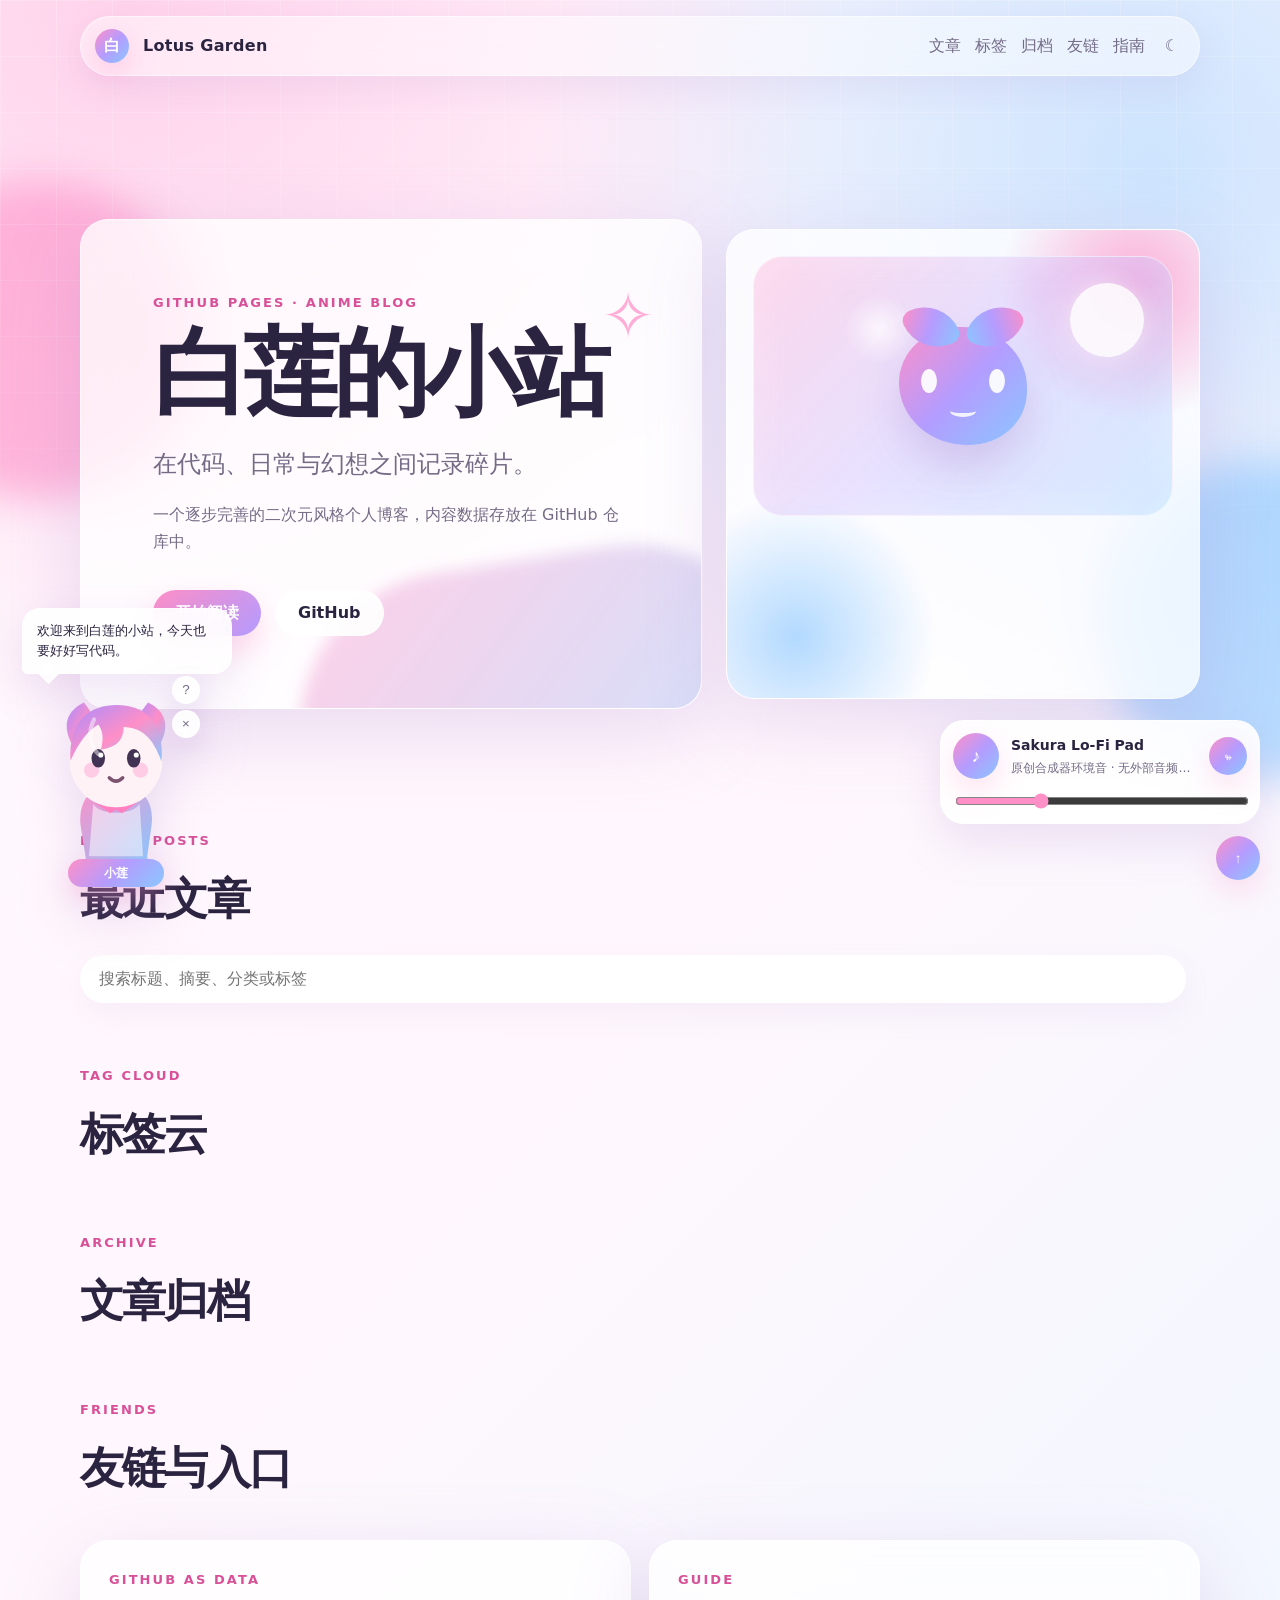
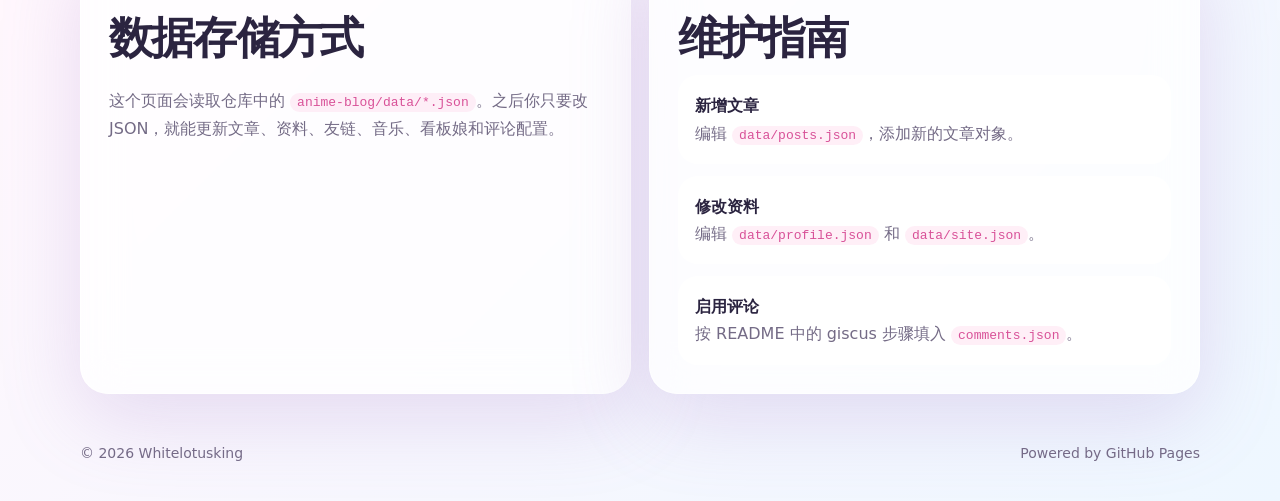
==== commit 6e5e9ef3: "Add stage 5 homepage polish sections" ====
--- a/anime-blog/index.html
+++ b/anime-blog/index.html
@@ -5,10 +5,16 @@
   <meta name="viewport" content="width=device-width, initial-scale=1.0" />
   <title>白莲的小站</title>
   <meta name="description" content="一个 Shoka 风格的二次元个人博客，数据由 GitHub 仓库中的 JSON 文件驱动。" />
+  <meta property="og:title" content="白莲的小站" />
+  <meta property="og:description" content="在代码、日常与幻想之间记录碎片。" />
+  <meta property="og:type" content="website" />
+  <meta property="og:url" content="https://whitelotusking.github.io/anime-blog/" />
+  <link rel="canonical" href="https://whitelotusking.github.io/anime-blog/" />
   <link rel="stylesheet" href="./assets/styles.css" />
   <link rel="stylesheet" href="./assets/blog-core.css" />
   <link rel="stylesheet" href="./assets/effects.css" />
   <link rel="stylesheet" href="./assets/mascot.css" />
+  <link rel="stylesheet" href="./assets/polish.css" />
 </head>
 <body>
   <div class="bg-orb orb-a"></div>
@@ -24,9 +30,10 @@
     </a>
     <nav class="nav">
       <a href="#posts">文章</a>
+      <a href="#tags">标签</a>
       <a href="#archive">归档</a>
-      <a href="#about">关于</a>
       <a href="#links">友链</a>
+      <a href="#guide">指南</a>
       <button id="theme-toggle" type="button" aria-label="切换主题">☾</button>
     </nav>
   </header>
@@ -34,20 +41,23 @@
   <main id="top">
     <section class="hero">
       <div class="hero-card glass">
-        <p class="eyebrow">GitHub Pages · Anime Blog</p>
+        <p class="eyebrow" id="hero-label">GitHub Pages · Anime Blog</p>
         <h1 id="site-title">白莲的小站</h1>
         <p id="site-subtitle" class="subtitle">在代码、日常与幻想之间记录碎片。</p>
+        <p id="hero-note" class="hero-note">一个逐步完善的二次元风格个人博客，内容数据存放在 GitHub 仓库中。</p>
         <div class="hero-actions">
           <a class="btn primary" href="#posts">开始阅读</a>
           <a class="btn ghost" href="https://github.com/Whitelotusking" target="_blank" rel="noopener noreferrer">GitHub</a>
         </div>
       </div>
 
-      <aside class="profile-card glass" id="about">
-        <div class="avatar" aria-hidden="true">ฅ</div>
-        <h2 id="author-name">Whitelotusking</h2>
-        <p id="author-bio">这里会放头像、简介、技能和联系方式。当前版本先使用默认内容。</p>
-        <div class="chips" id="profile-tags"></div>
+      <aside class="hero-visual glass" id="about">
+        <div class="hero-illustration" aria-hidden="true">
+          <span class="moon"></span>
+          <span class="cat"><span class="cat-face"><span></span><span></span></span><span class="cat-mouth"></span></span>
+        </div>
+        <div class="hero-stats" id="hero-stats"></div>
+        <div class="quick-links" id="quick-links"></div>
       </aside>
     </section>
 
@@ -63,6 +73,14 @@
       <div class="post-grid" id="post-list"></div>
     </section>
 
+    <section class="section" id="tags">
+      <div class="section-head">
+        <p class="eyebrow">Tag Cloud</p>
+        <h2>标签云</h2>
+      </div>
+      <div class="tag-cloud" id="tag-cloud"></div>
+    </section>
+
     <section class="section" id="archive">
       <div class="section-head">
         <p class="eyebrow">Archive</p>
@@ -71,16 +89,28 @@
       <div class="archive-list" id="archive-list"></div>
     </section>
 
-    <section class="section split" id="links">
+    <section class="section" id="links">
+      <div class="section-head">
+        <p class="eyebrow">Friends</p>
+        <h2>友链与入口</h2>
+      </div>
+      <div class="link-grid" id="friend-links"></div>
+    </section>
+
+    <section class="section split site-guide" id="guide">
       <div class="glass info-panel">
         <p class="eyebrow">GitHub as Data</p>
         <h2>数据存储方式</h2>
-        <p>这个页面会读取仓库中的 <code>anime-blog/data/posts.json</code> 和 <code>anime-blog/data/profile.json</code>。之后你只要改 JSON，就能更新网站内容。</p>
+        <p>这个页面会读取仓库中的 <code>anime-blog/data/*.json</code>。之后你只要改 JSON，就能更新文章、资料、友链、音乐、看板娘和评论配置。</p>
       </div>
       <div class="glass info-panel">
-        <p class="eyebrow">Stage Plan</p>
-        <h2>分阶段升级</h2>
-        <p>当前阶段已加入文章详情、分类筛选、搜索、归档、音乐播放器、鼠标特效、阅读进度条和 Live2D 风格看板娘。后续再逐步加入评论区和更完整的 Shoka 动效。</p>
+        <p class="eyebrow">Guide</p>
+        <h2>维护指南</h2>
+        <ul class="guide-list">
+          <li><strong>新增文章</strong>编辑 <code>data/posts.json</code>，添加新的文章对象。</li>
+          <li><strong>修改资料</strong>编辑 <code>data/profile.json</code> 和 <code>data/site.json</code>。</li>
+          <li><strong>启用评论</strong>按 README 中的 giscus 步骤填入 <code>comments.json</code>。</li>
+        </ul>
       </div>
     </section>
   </main>
--- a/anime-blog/assets/polish.css
+++ b/anime-blog/assets/polish.css
@@ -0,0 +1,304 @@
+.hero {
+  grid-template-columns: minmax(0, 1.18fr) minmax(320px, 0.9fr);
+}
+
+.hero-card {
+  display: flex;
+  flex-direction: column;
+  justify-content: center;
+}
+
+.hero-note {
+  max-width: 600px;
+  margin: 16px 0 0;
+  color: var(--muted);
+}
+
+.hero-visual {
+  position: relative;
+  min-height: 470px;
+  padding: 26px;
+  overflow: hidden;
+}
+
+.hero-visual::before {
+  content: "";
+  position: absolute;
+  inset: -18% -16% auto auto;
+  width: 280px;
+  height: 280px;
+  border-radius: 50%;
+  background: radial-gradient(circle, rgba(255, 143, 199, 0.72), transparent 68%);
+}
+
+.hero-visual::after {
+  content: "";
+  position: absolute;
+  inset: auto auto -18% -16%;
+  width: 290px;
+  height: 290px;
+  border-radius: 50%;
+  background: radial-gradient(circle, rgba(138, 199, 255, 0.66), transparent 68%);
+}
+
+.hero-illustration {
+  position: relative;
+  z-index: 1;
+  min-height: 260px;
+  display: grid;
+  place-items: center;
+  border-radius: 30px;
+  background:
+    radial-gradient(circle at 30% 28%, rgba(255, 255, 255, 0.72), transparent 10%),
+    linear-gradient(135deg, rgba(255, 143, 199, 0.34), rgba(180, 156, 255, 0.28), rgba(138, 199, 255, 0.32));
+  border: 1px solid var(--line);
+  box-shadow: inset 0 0 40px rgba(255, 255, 255, 0.24);
+}
+
+.hero-illustration .moon {
+  position: absolute;
+  right: 28px;
+  top: 26px;
+  width: 74px;
+  height: 74px;
+  border-radius: 50%;
+  background: rgba(255, 255, 255, 0.86);
+  box-shadow: 0 0 34px rgba(255, 255, 255, 0.72);
+}
+
+.hero-illustration .cat {
+  position: relative;
+  width: 128px;
+  height: 118px;
+  border-radius: 48% 52% 46% 54%;
+  background: linear-gradient(135deg, var(--pink), var(--purple), var(--blue));
+  box-shadow: 0 22px 44px rgba(159, 115, 194, 0.28);
+  animation: cat-float 4s ease-in-out infinite;
+}
+
+.hero-illustration .cat::before,
+.hero-illustration .cat::after {
+  content: "";
+  position: absolute;
+  top: -24px;
+  width: 48px;
+  height: 48px;
+  border-radius: 12px 42px 12px 42px;
+  background: inherit;
+}
+
+.hero-illustration .cat::before {
+  left: 8px;
+  transform: rotate(-25deg);
+}
+
+.hero-illustration .cat::after {
+  right: 8px;
+  transform: rotate(25deg) scaleX(-1);
+}
+
+.cat-face {
+  position: absolute;
+  inset: 42px 22px auto;
+  display: flex;
+  justify-content: space-between;
+}
+
+.cat-face span {
+  width: 16px;
+  height: 24px;
+  border-radius: 50%;
+  background: rgba(255, 255, 255, 0.92);
+}
+
+.cat-mouth {
+  position: absolute;
+  left: 50%;
+  bottom: 28px;
+  width: 26px;
+  height: 12px;
+  border-bottom: 4px solid rgba(255, 255, 255, 0.86);
+  border-radius: 50%;
+  transform: translateX(-50%);
+}
+
+.hero-stats {
+  position: relative;
+  z-index: 1;
+  display: grid;
+  grid-template-columns: repeat(3, minmax(0, 1fr));
+  gap: 10px;
+  margin-top: 14px;
+}
+
+.stat-card {
+  padding: 14px;
+  border: 1px solid var(--line);
+  border-radius: 20px;
+  background: var(--paper-strong);
+}
+
+.stat-card strong {
+  display: block;
+  font-size: 26px;
+  line-height: 1.1;
+}
+
+.stat-card span {
+  color: var(--muted);
+  font-size: 12px;
+  font-weight: 800;
+}
+
+.quick-links {
+  position: relative;
+  z-index: 1;
+  display: flex;
+  flex-wrap: wrap;
+  gap: 9px;
+  margin-top: 14px;
+}
+
+.quick-links a {
+  display: inline-flex;
+  min-height: 38px;
+  align-items: center;
+  padding: 0 12px;
+  border-radius: 999px;
+  background: var(--paper-strong);
+  color: var(--muted);
+  border: 1px solid var(--line);
+  font-size: 13px;
+  font-weight: 900;
+}
+
+.quick-links a:hover {
+  color: white;
+  border-color: transparent;
+  background: linear-gradient(135deg, var(--pink), var(--purple));
+}
+
+.cover-symbol {
+  position: absolute;
+  right: 18px;
+  bottom: 14px;
+  font-size: 72px;
+  line-height: 1;
+  opacity: 0.26;
+}
+
+.tag-cloud,
+.link-grid {
+  display: flex;
+  flex-wrap: wrap;
+  gap: 10px;
+}
+
+.tag-cloud button {
+  min-height: 38px;
+  padding: 0 13px;
+  border: 1px solid var(--line);
+  border-radius: 999px;
+  background: var(--paper-strong);
+  color: var(--muted);
+  font: inherit;
+  font-weight: 900;
+  cursor: pointer;
+}
+
+.tag-cloud button:hover {
+  color: white;
+  border-color: transparent;
+  background: linear-gradient(135deg, var(--pink), var(--purple));
+}
+
+.link-grid {
+  display: grid;
+  grid-template-columns: repeat(3, minmax(0, 1fr));
+  gap: 16px;
+}
+
+.friend-link-card {
+  display: block;
+  min-height: 170px;
+  padding: 20px;
+  border: 1px solid var(--line);
+  border-radius: 24px;
+  background: var(--paper-strong);
+  box-shadow: 0 18px 42px rgba(159, 115, 194, 0.12);
+}
+
+.friend-link-card:hover {
+  transform: translateY(-3px);
+}
+
+.friend-link-card .tag {
+  display: inline-flex;
+  min-height: 28px;
+  align-items: center;
+  padding: 0 9px;
+  border-radius: 999px;
+  background: rgba(255, 143, 199, 0.14);
+  color: #d85198;
+  font-size: 12px;
+  font-weight: 900;
+}
+
+.friend-link-card h3 {
+  margin: 14px 0 8px;
+  font-size: 24px;
+}
+
+.friend-link-card p {
+  color: var(--muted);
+}
+
+.site-guide {
+  margin-top: 16px;
+}
+
+.guide-list {
+  display: grid;
+  gap: 12px;
+  margin: 0;
+  padding: 0;
+  list-style: none;
+}
+
+.guide-list li {
+  padding: 16px;
+  border: 1px solid var(--line);
+  border-radius: 20px;
+  background: var(--paper-strong);
+  color: var(--muted);
+}
+
+.guide-list strong {
+  display: block;
+  color: var(--ink);
+}
+
+@keyframes cat-float {
+  0%, 100% { transform: translateY(0) rotate(-1deg); }
+  50% { transform: translateY(-8px) rotate(1deg); }
+}
+
+@media (max-width: 940px) {
+  .hero {
+    grid-template-columns: 1fr;
+  }
+
+  .hero-visual {
+    min-height: auto;
+  }
+
+  .link-grid {
+    grid-template-columns: 1fr;
+  }
+}
+
+@media (max-width: 560px) {
+  .hero-stats {
+    grid-template-columns: 1fr;
+  }
+}
